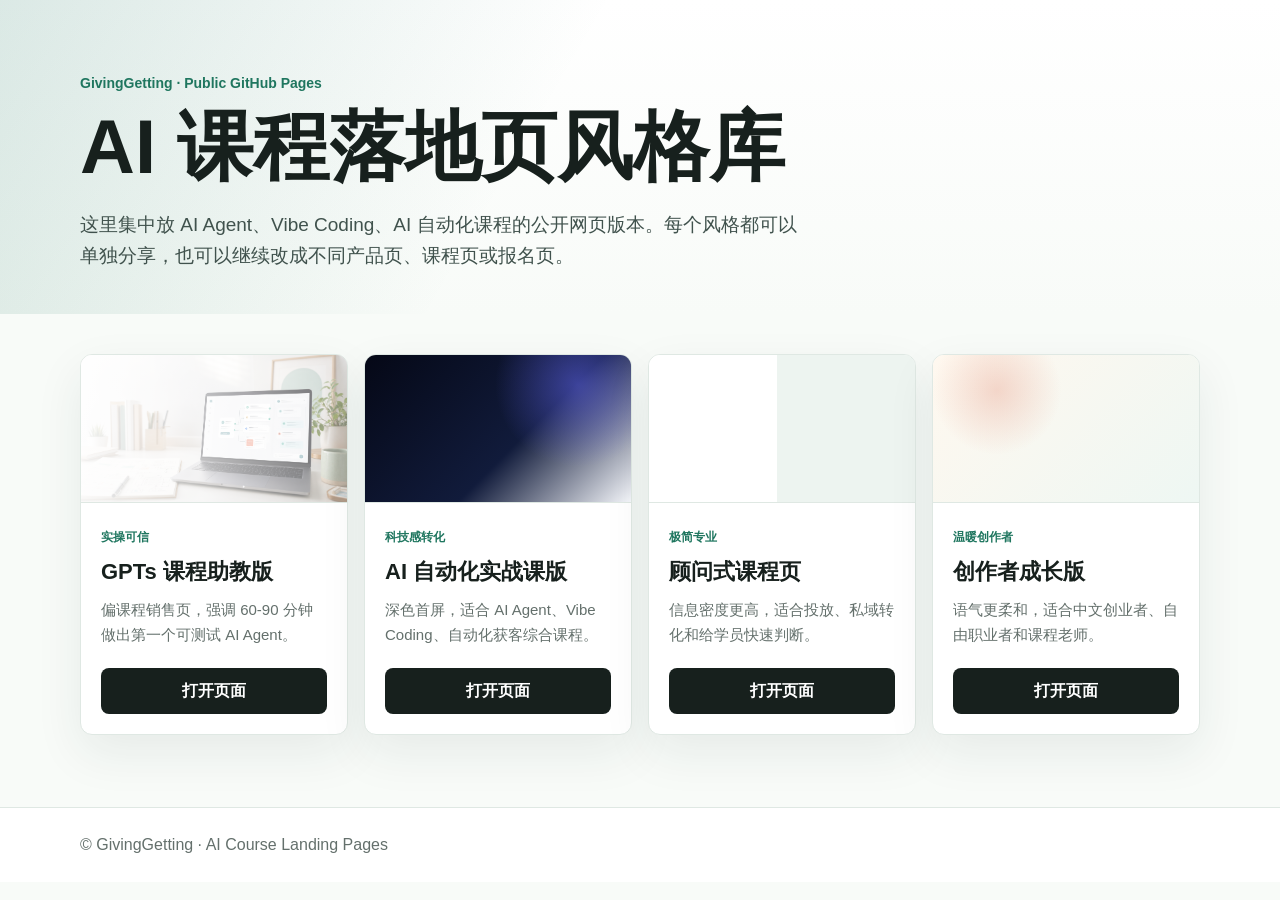
==== index.html @ 13512dbd "Add public landing page style library" ====
<!doctype html>
<html lang="zh-CN">
  <head>
    <meta charset="utf-8" />
    <meta name="viewport" content="width=device-width, initial-scale=1" />
    <title>GivingGetting AI 课程落地页风格库</title>
    <meta
      name="description"
      content="GivingGetting AI Agent、Vibe Coding、AI 自动化课程的公开落地页风格库。"
    />
    <style>
      :root {
        color-scheme: light;
        --ink: #17201d;
        --muted: #64706c;
        --line: #dfe8e3;
        --paper: #f8fbf8;
        --green: #1f765f;
        --coral: #dc7359;
      }

      * {
        box-sizing: border-box;
      }

      body {
        margin: 0;
        font-family: -apple-system, BlinkMacSystemFont, "Segoe UI", "PingFang SC",
          "Microsoft YaHei", Arial, sans-serif;
        background: var(--paper);
        color: var(--ink);
        line-height: 1.65;
      }

      a {
        color: inherit;
        text-decoration: none;
      }

      .hero {
        padding: 72px 20px 42px;
        background:
          linear-gradient(120deg, rgba(31, 118, 95, 0.16), transparent 42%),
          linear-gradient(180deg, #ffffff, var(--paper));
      }

      .wrap {
        width: min(1120px, calc(100% - 32px));
        margin: 0 auto;
      }

      .eyebrow {
        margin: 0 0 12px;
        color: var(--green);
        font-size: 14px;
        font-weight: 800;
      }

      h1 {
        max-width: 840px;
        margin: 0;
        font-size: clamp(38px, 7vw, 76px);
        line-height: 1.05;
        letter-spacing: 0;
      }

      .lead {
        max-width: 720px;
        margin: 22px 0 0;
        color: #40524d;
        font-size: 19px;
      }

      .grid {
        display: grid;
        grid-template-columns: repeat(4, minmax(0, 1fr));
        gap: 16px;
        padding: 40px 0 72px;
      }

      .card {
        min-height: 320px;
        display: flex;
        flex-direction: column;
        justify-content: space-between;
        border: 1px solid var(--line);
        border-radius: 12px;
        background: #fff;
        box-shadow: 0 18px 48px rgba(25, 54, 46, 0.08);
        overflow: hidden;
      }

      .preview {
        height: 148px;
        border-bottom: 1px solid var(--line);
      }

      .practical {
        background:
          linear-gradient(90deg, rgba(255, 255, 255, 0.94), rgba(255, 255, 255, 0.42)),
          url("gpts-practical/assets/ai-agent-course-hero.png") center/cover;
      }

      .dark {
        background:
          radial-gradient(circle at 80% 20%, rgba(99, 102, 241, 0.52), transparent 34%),
          linear-gradient(135deg, #050816, #111b3b 58%, #f5f7fb);
      }

      .minimal {
        background:
          linear-gradient(90deg, #ffffff 0 48%, #edf4f0 48% 100%),
          repeating-linear-gradient(0deg, transparent 0 18px, rgba(31, 118, 95, 0.18) 19px);
      }

      .warm {
        background:
          radial-gradient(circle at 24% 24%, rgba(220, 115, 89, 0.26), transparent 28%),
          linear-gradient(135deg, #fff8ef, #eef7f3);
      }

      .card-body {
        padding: 20px;
      }

      .tag {
        display: inline-flex;
        margin-bottom: 12px;
        color: var(--green);
        font-size: 12px;
        font-weight: 800;
      }

      h2 {
        margin: 0;
        font-size: 22px;
        line-height: 1.22;
      }

      .card p {
        margin: 12px 0 0;
        color: var(--muted);
        font-size: 15px;
      }

      .open {
        margin: 0 20px 20px;
        min-height: 46px;
        display: inline-flex;
        align-items: center;
        justify-content: center;
        border-radius: 8px;
        background: var(--ink);
        color: #fff;
        font-weight: 760;
      }

      footer {
        border-top: 1px solid var(--line);
        padding: 24px 20px;
        color: var(--muted);
        background: #fff;
      }

      @media (max-width: 980px) {
        .grid {
          grid-template-columns: repeat(2, minmax(0, 1fr));
        }
      }

      @media (max-width: 560px) {
        .hero {
          padding-top: 48px;
        }

        .grid {
          grid-template-columns: 1fr;
        }
      }
    </style>
  </head>
  <body>
    <header class="hero">
      <div class="wrap">
        <p class="eyebrow">GivingGetting · Public GitHub Pages</p>
        <h1>AI 课程落地页风格库</h1>
        <p class="lead">
          这里集中放 AI Agent、Vibe Coding、AI 自动化课程的公开网页版本。每个风格都可以单独分享，也可以继续改成不同产品页、课程页或报名页。
        </p>
      </div>
    </header>

    <main class="wrap">
      <section class="grid" aria-label="落地页风格列表">
        <article class="card">
          <div class="preview practical" aria-hidden="true"></div>
          <div class="card-body">
            <span class="tag">实操可信</span>
            <h2>GPTs 课程助教版</h2>
            <p>偏课程销售页，强调 60-90 分钟做出第一个可测试 AI Agent。</p>
          </div>
          <a class="open" href="gpts-practical/">打开页面</a>
        </article>

        <article class="card">
          <div class="preview dark" aria-hidden="true"></div>
          <div class="card-body">
            <span class="tag">科技感转化</span>
            <h2>AI 自动化实战课版</h2>
            <p>深色首屏，适合 AI Agent、Vibe Coding、自动化获客综合课程。</p>
          </div>
          <a class="open" href="automation-dark/">打开页面</a>
        </article>

        <article class="card">
          <div class="preview minimal" aria-hidden="true"></div>
          <div class="card-body">
            <span class="tag">极简专业</span>
            <h2>顾问式课程页</h2>
            <p>信息密度更高，适合投放、私域转化和给学员快速判断。</p>
          </div>
          <a class="open" href="minimal-pro/">打开页面</a>
        </article>

        <article class="card">
          <div class="preview warm" aria-hidden="true"></div>
          <div class="card-body">
            <span class="tag">温暖创作者</span>
            <h2>创作者成长版</h2>
            <p>语气更柔和，适合中文创业者、自由职业者和课程老师。</p>
          </div>
          <a class="open" href="warm-creator/">打开页面</a>
        </article>
      </section>
    </main>

    <footer>
      <div class="wrap">© GivingGetting · AI Course Landing Pages</div>
    </footer>
  </body>
</html>
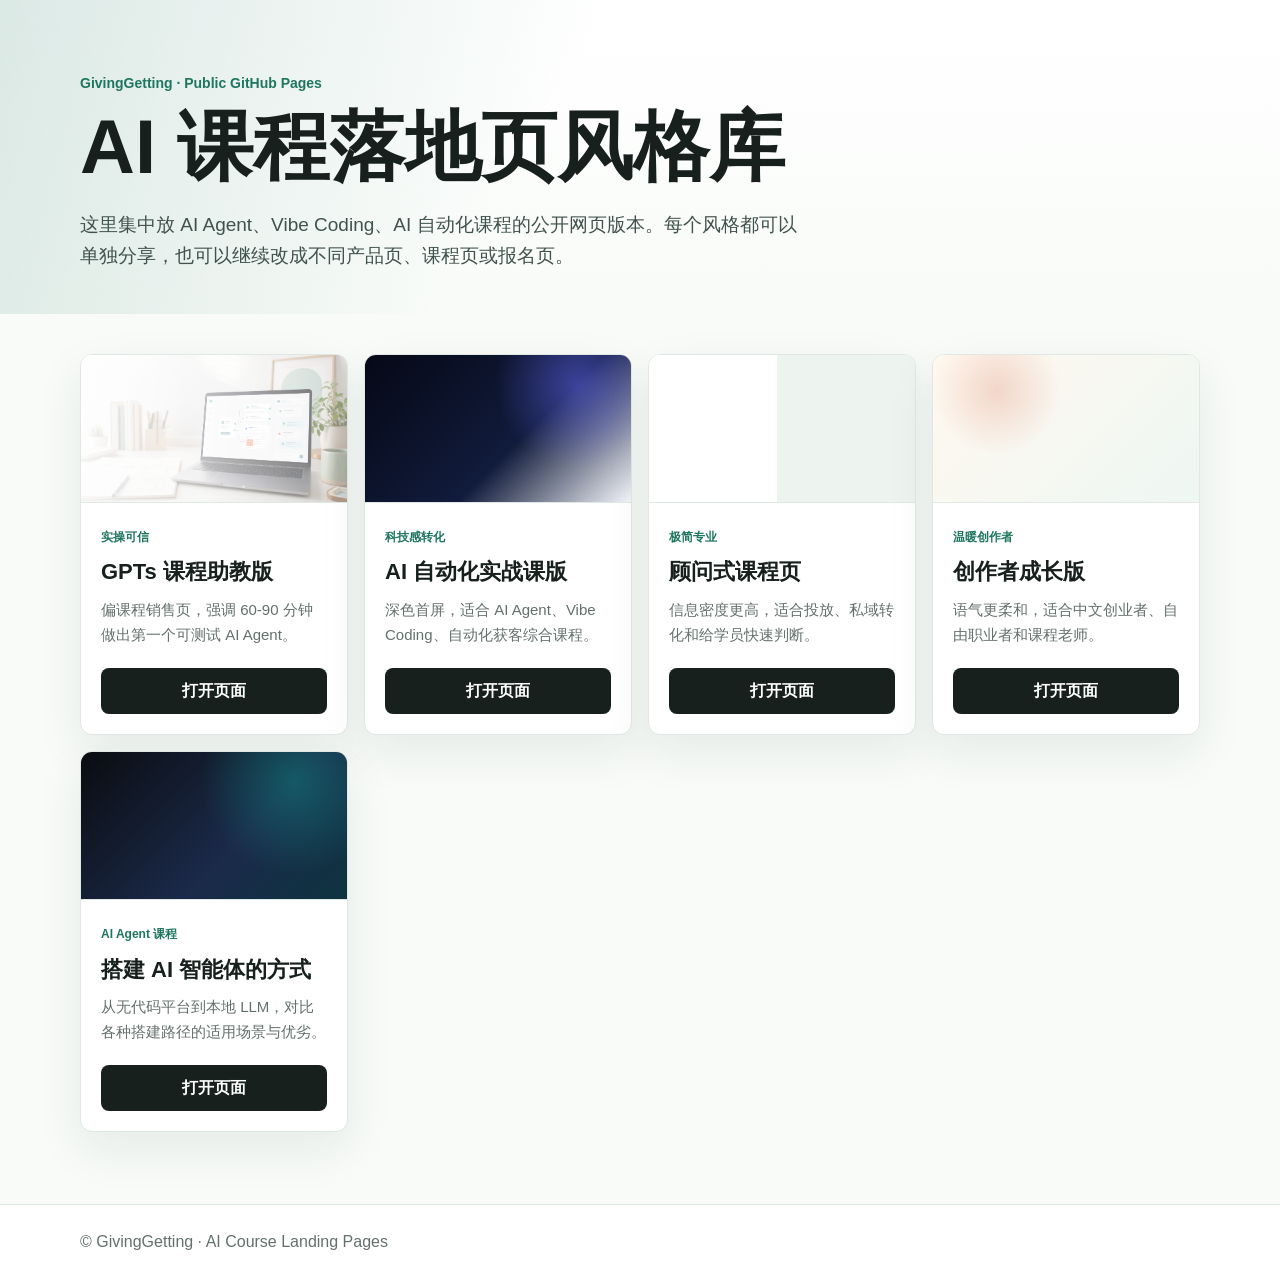
==== commit db826ff6: "Add aiagent-course card to index" ====
--- a/index.html
+++ b/index.html
@@ -113,6 +113,12 @@
           repeating-linear-gradient(0deg, transparent 0 18px, rgba(31, 118, 95, 0.18) 19px);
       }
 
+      .agent {
+        background:
+          radial-gradient(circle at 80% 20%, rgba(13, 148, 136, 0.45), transparent 38%),
+          linear-gradient(135deg, #0A0C10, #1B2A4A 60%, #0D3440);
+      }
+
       .warm {
         background:
           radial-gradient(circle at 24% 24%, rgba(220, 115, 89, 0.26), transparent 28%),
@@ -231,6 +237,16 @@
           </div>
           <a class="open" href="warm-creator/">打开页面</a>
         </article>
+        <article class="card">
+          <div class="preview agent" aria-hidden="true"></div>
+          <div class="card-body">
+            <span class="tag">AI Agent 课程</span>
+            <h2>搭建 AI 智能体的方式</h2>
+            <p>从无代码平台到本地 LLM，对比各种搭建路径的适用场景与优劣。</p>
+          </div>
+          <a class="open" href="aiagent-course/ai-agent-approaches.html">打开页面</a>
+        </article>
+
       </section>
     </main>
 
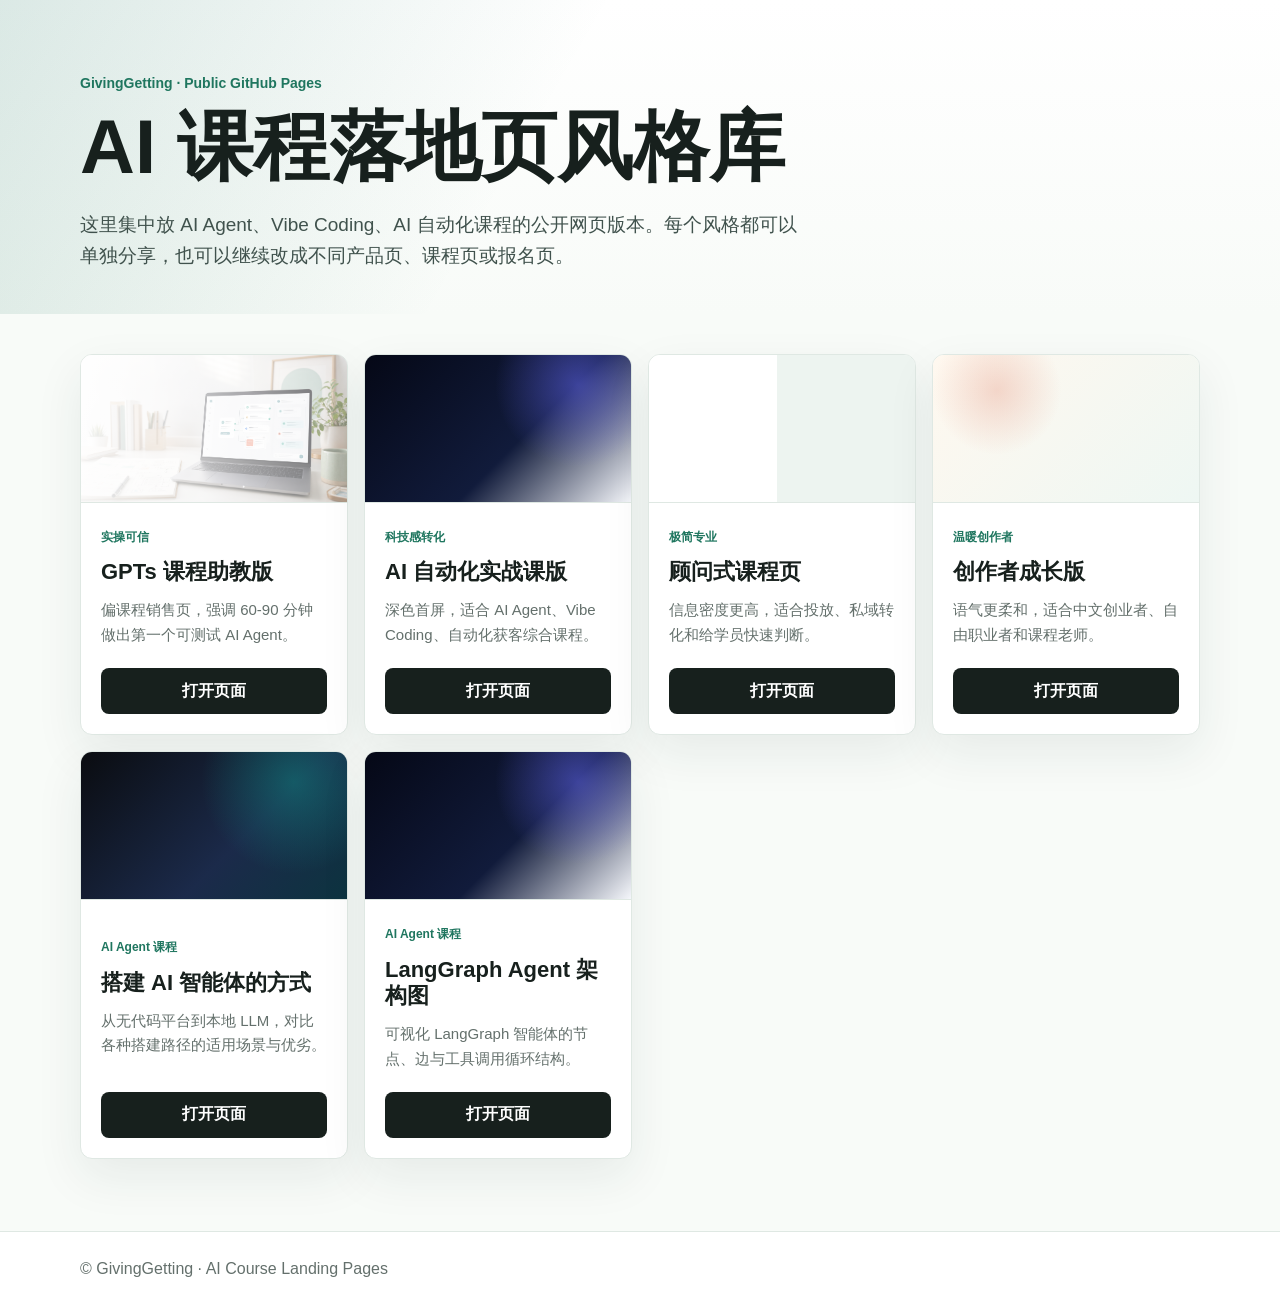
==== commit baa434c0: "Add langgraph-agent-diagram card to index" ====
--- a/index.html
+++ b/index.html
@@ -247,6 +247,16 @@
           <a class="open" href="aiagent-course/ai-agent-approaches.html">打开页面</a>
         </article>
 
+        <article class="card">
+          <div class="preview dark" aria-hidden="true"></div>
+          <div class="card-body">
+            <span class="tag">AI Agent 课程</span>
+            <h2>LangGraph Agent 架构图</h2>
+            <p>可视化 LangGraph 智能体的节点、边与工具调用循环结构。</p>
+          </div>
+          <a class="open" href="aiagent-course/langgraph-agent-diagram.html">打开页面</a>
+        </article>
+
       </section>
     </main>
 
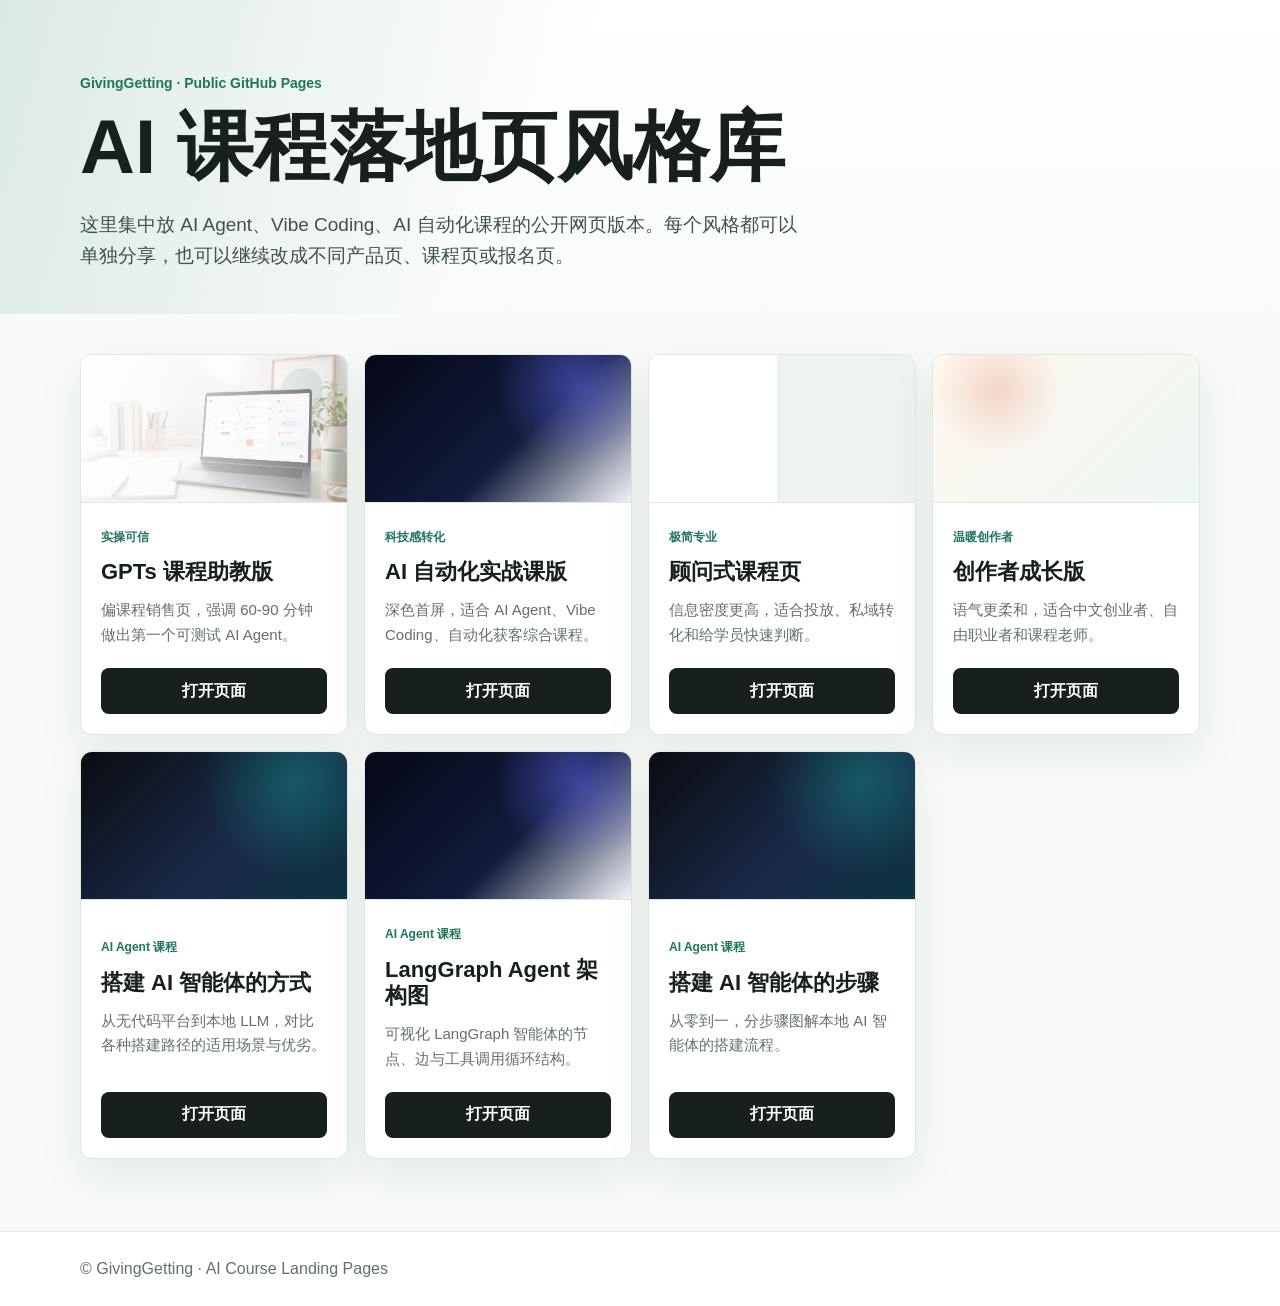
==== commit 0b57f4a4: "Add ai-agent-steps card to index" ====
--- a/index.html
+++ b/index.html
@@ -257,6 +257,16 @@
           <a class="open" href="aiagent-course/langgraph-agent-diagram.html">打开页面</a>
         </article>
 
+        <article class="card">
+          <div class="preview agent" aria-hidden="true"></div>
+          <div class="card-body">
+            <span class="tag">AI Agent 课程</span>
+            <h2>搭建 AI 智能体的步骤</h2>
+            <p>从零到一，分步骤图解本地 AI 智能体的搭建流程。</p>
+          </div>
+          <a class="open" href="aiagent-course/ai-agent-steps.html">打开页面</a>
+        </article>
+
       </section>
     </main>
 
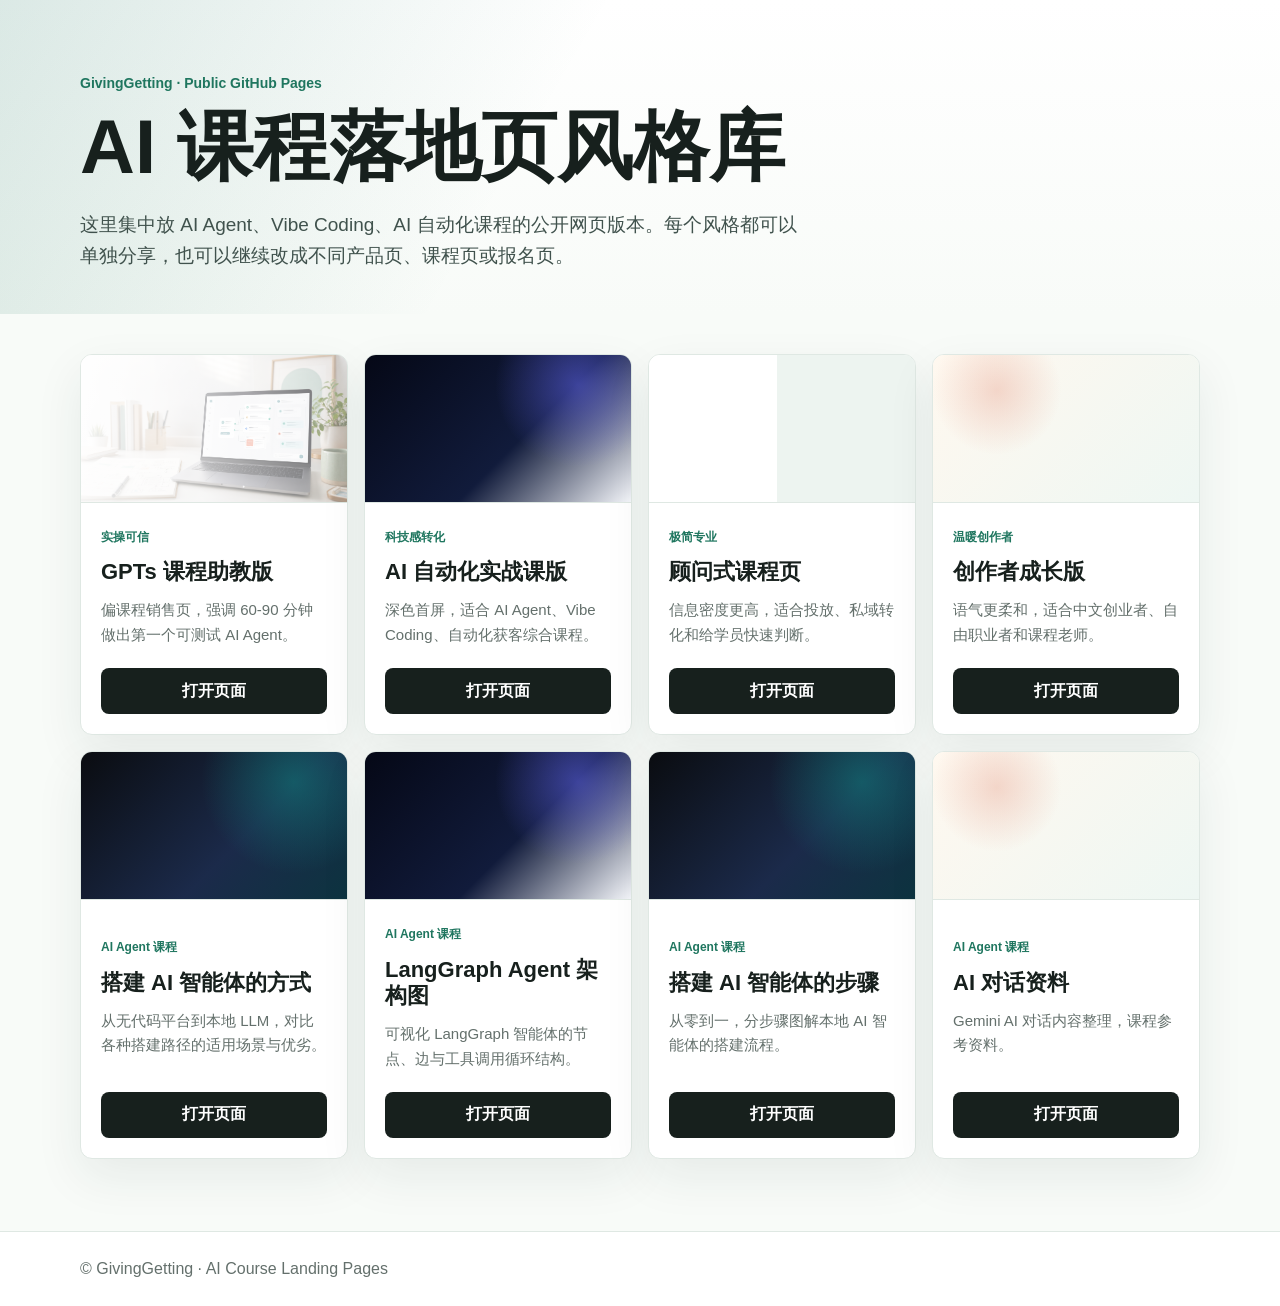
==== commit 4b7abb06: "Add ai.html card to index" ====
--- a/index.html
+++ b/index.html
@@ -267,6 +267,16 @@
           <a class="open" href="aiagent-course/ai-agent-steps.html">打开页面</a>
         </article>
 
+        <article class="card">
+          <div class="preview warm" aria-hidden="true"></div>
+          <div class="card-body">
+            <span class="tag">AI Agent 课程</span>
+            <h2>AI 对话资料</h2>
+            <p>Gemini AI 对话内容整理，课程参考资料。</p>
+          </div>
+          <a class="open" href="aiagent-course/ai.html">打开页面</a>
+        </article>
+
       </section>
     </main>
 
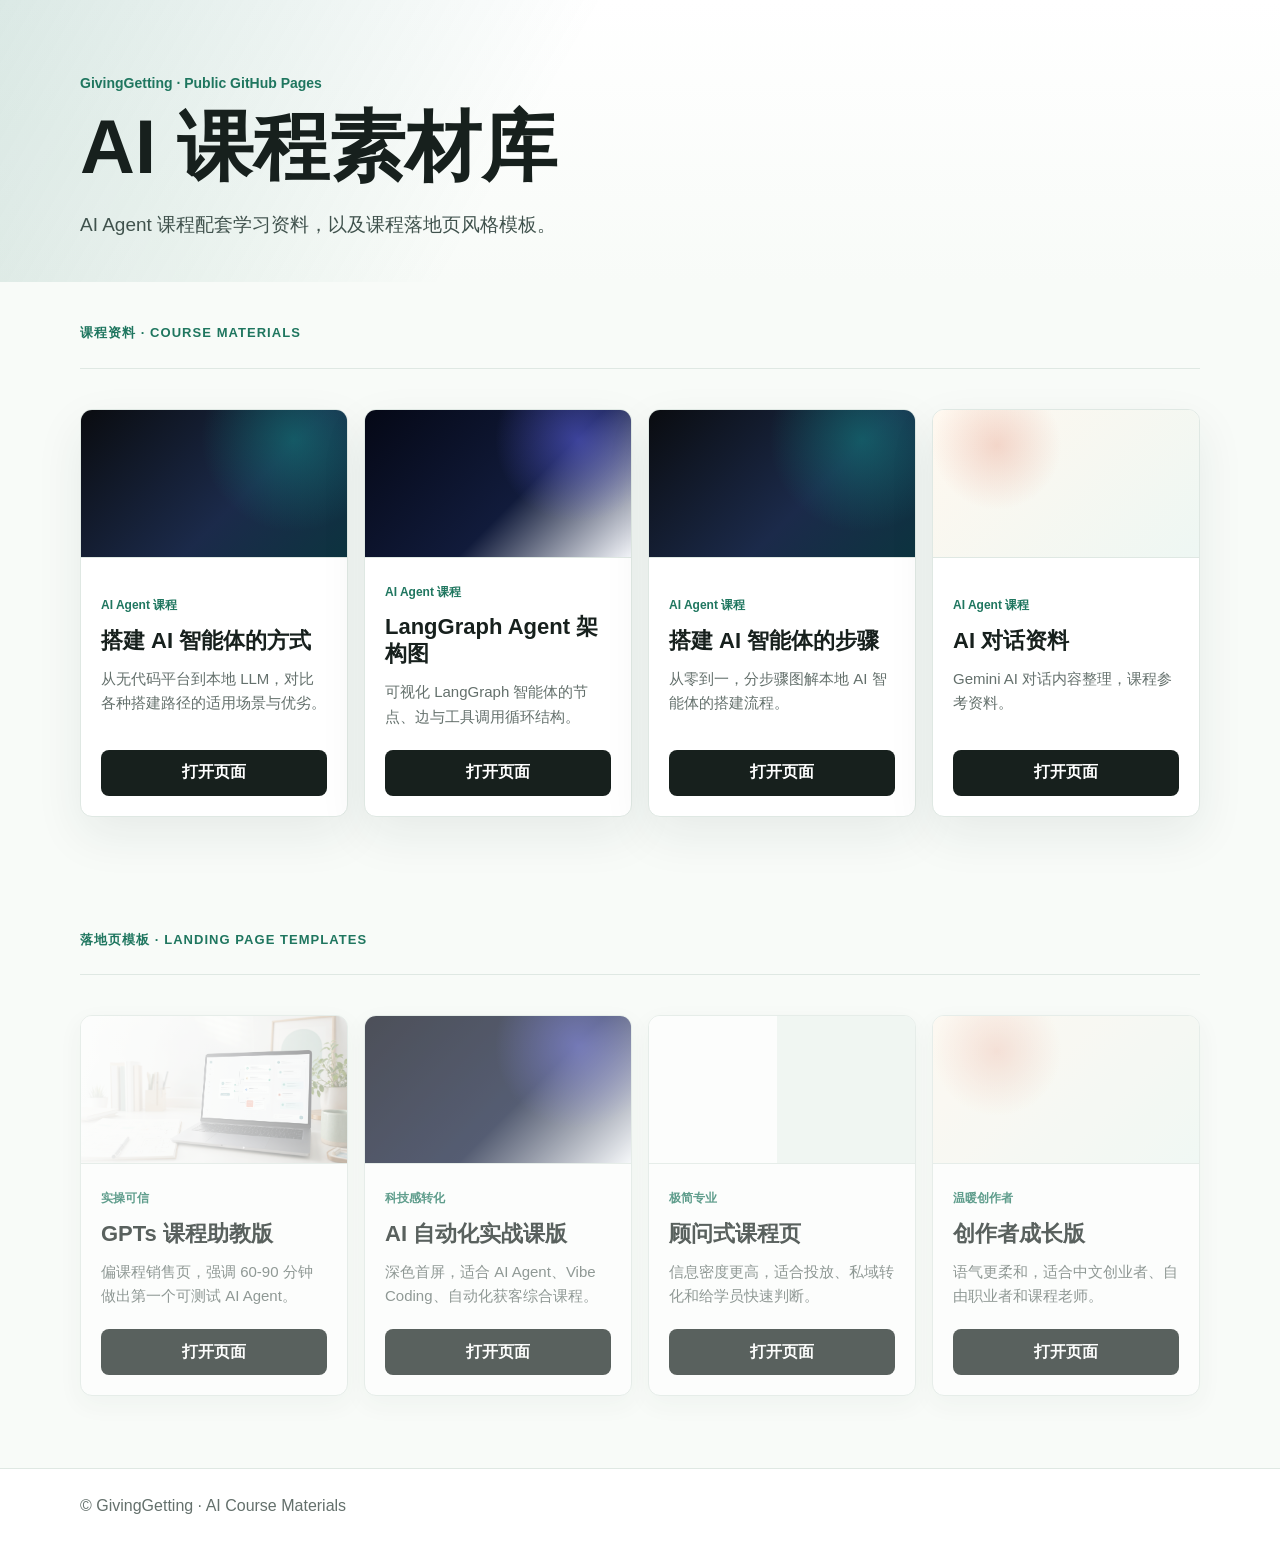
==== commit 2f087701: "Reorganize index: separate course materials and templates" ====
--- a/index.html
+++ b/index.html
@@ -3,11 +3,8 @@
   <head>
     <meta charset="utf-8" />
     <meta name="viewport" content="width=device-width, initial-scale=1" />
-    <title>GivingGetting AI 课程落地页风格库</title>
-    <meta
-      name="description"
-      content="GivingGetting AI Agent、Vibe Coding、AI 自动化课程的公开落地页风格库。"
-    />
+    <title>GivingGetting AI 课程素材库</title>
+    <meta name="description" content="GivingGetting AI Agent 课程公开素材与落地页模板。" />
     <style>
       :root {
         color-scheme: light;
@@ -183,21 +180,86 @@
           grid-template-columns: 1fr;
         }
       }
+    
+      .section-label {
+        padding: 40px 0 16px;
+        font-size: 13px;
+        font-weight: 800;
+        color: var(--green);
+        letter-spacing: 0.08em;
+        text-transform: uppercase;
+      }
+      .section-divider {
+        border: none;
+        border-top: 1px solid var(--line);
+        margin: 8px 0 0;
+      }
+      .template-grid {
+        opacity: 0.7;
+      }
+      .template-grid .card {
+        box-shadow: 0 8px 24px rgba(25,54,46,0.05);
+      }
+
     </style>
   </head>
   <body>
     <header class="hero">
       <div class="wrap">
         <p class="eyebrow">GivingGetting · Public GitHub Pages</p>
-        <h1>AI 课程落地页风格库</h1>
+        <h1>AI 课程素材库</h1>
         <p class="lead">
-          这里集中放 AI Agent、Vibe Coding、AI 自动化课程的公开网页版本。每个风格都可以单独分享，也可以继续改成不同产品页、课程页或报名页。
+          AI Agent 课程配套学习资料，以及课程落地页风格模板。
         </p>
       </div>
     </header>
 
     <main class="wrap">
-      <section class="grid" aria-label="落地页风格列表">
+
+      <div class="section-label">课程资料 · Course Materials</div>
+      <hr class="section-divider">
+      <section class="grid" aria-label="课程资料">
+        <article class="card">
+          <div class="preview agent" aria-hidden="true"></div>
+          <div class="card-body">
+            <span class="tag">AI Agent 课程</span>
+            <h2>搭建 AI 智能体的方式</h2>
+            <p>从无代码平台到本地 LLM，对比各种搭建路径的适用场景与优劣。</p>
+          </div>
+          <a class="open" href="aiagent-course/ai-agent-approaches.html">打开页面</a>
+        </article>
+        <article class="card">
+          <div class="preview dark" aria-hidden="true"></div>
+          <div class="card-body">
+            <span class="tag">AI Agent 课程</span>
+            <h2>LangGraph Agent 架构图</h2>
+            <p>可视化 LangGraph 智能体的节点、边与工具调用循环结构。</p>
+          </div>
+          <a class="open" href="aiagent-course/langgraph-agent-diagram.html">打开页面</a>
+        </article>
+        <article class="card">
+          <div class="preview agent" aria-hidden="true"></div>
+          <div class="card-body">
+            <span class="tag">AI Agent 课程</span>
+            <h2>搭建 AI 智能体的步骤</h2>
+            <p>从零到一，分步骤图解本地 AI 智能体的搭建流程。</p>
+          </div>
+          <a class="open" href="aiagent-course/ai-agent-steps.html">打开页面</a>
+        </article>
+        <article class="card">
+          <div class="preview warm" aria-hidden="true"></div>
+          <div class="card-body">
+            <span class="tag">AI Agent 课程</span>
+            <h2>AI 对话资料</h2>
+            <p>Gemini AI 对话内容整理，课程参考资料。</p>
+          </div>
+          <a class="open" href="aiagent-course/ai.html">打开页面</a>
+        </article>
+      </section>
+
+      <div class="section-label">落地页模板 · Landing Page Templates</div>
+      <hr class="section-divider">
+      <section class="grid template-grid" aria-label="落地页模板">
         <article class="card">
           <div class="preview practical" aria-hidden="true"></div>
           <div class="card-body">
@@ -207,7 +269,6 @@
           </div>
           <a class="open" href="gpts-practical/">打开页面</a>
         </article>
-
         <article class="card">
           <div class="preview dark" aria-hidden="true"></div>
           <div class="card-body">
@@ -217,7 +278,6 @@
           </div>
           <a class="open" href="automation-dark/">打开页面</a>
         </article>
-
         <article class="card">
           <div class="preview minimal" aria-hidden="true"></div>
           <div class="card-body">
@@ -227,7 +287,6 @@
           </div>
           <a class="open" href="minimal-pro/">打开页面</a>
         </article>
-
         <article class="card">
           <div class="preview warm" aria-hidden="true"></div>
           <div class="card-body">
@@ -237,51 +296,12 @@
           </div>
           <a class="open" href="warm-creator/">打开页面</a>
         </article>
-        <article class="card">
-          <div class="preview agent" aria-hidden="true"></div>
-          <div class="card-body">
-            <span class="tag">AI Agent 课程</span>
-            <h2>搭建 AI 智能体的方式</h2>
-            <p>从无代码平台到本地 LLM，对比各种搭建路径的适用场景与优劣。</p>
-          </div>
-          <a class="open" href="aiagent-course/ai-agent-approaches.html">打开页面</a>
-        </article>
-
-        <article class="card">
-          <div class="preview dark" aria-hidden="true"></div>
-          <div class="card-body">
-            <span class="tag">AI Agent 课程</span>
-            <h2>LangGraph Agent 架构图</h2>
-            <p>可视化 LangGraph 智能体的节点、边与工具调用循环结构。</p>
-          </div>
-          <a class="open" href="aiagent-course/langgraph-agent-diagram.html">打开页面</a>
-        </article>
-
-        <article class="card">
-          <div class="preview agent" aria-hidden="true"></div>
-          <div class="card-body">
-            <span class="tag">AI Agent 课程</span>
-            <h2>搭建 AI 智能体的步骤</h2>
-            <p>从零到一，分步骤图解本地 AI 智能体的搭建流程。</p>
-          </div>
-          <a class="open" href="aiagent-course/ai-agent-steps.html">打开页面</a>
-        </article>
-
-        <article class="card">
-          <div class="preview warm" aria-hidden="true"></div>
-          <div class="card-body">
-            <span class="tag">AI Agent 课程</span>
-            <h2>AI 对话资料</h2>
-            <p>Gemini AI 对话内容整理，课程参考资料。</p>
-          </div>
-          <a class="open" href="aiagent-course/ai.html">打开页面</a>
-        </article>
-
       </section>
+
     </main>
 
     <footer>
-      <div class="wrap">© GivingGetting · AI Course Landing Pages</div>
+      <div class="wrap">© GivingGetting · AI Course Materials</div>
     </footer>
   </body>
-</html>
+</html>
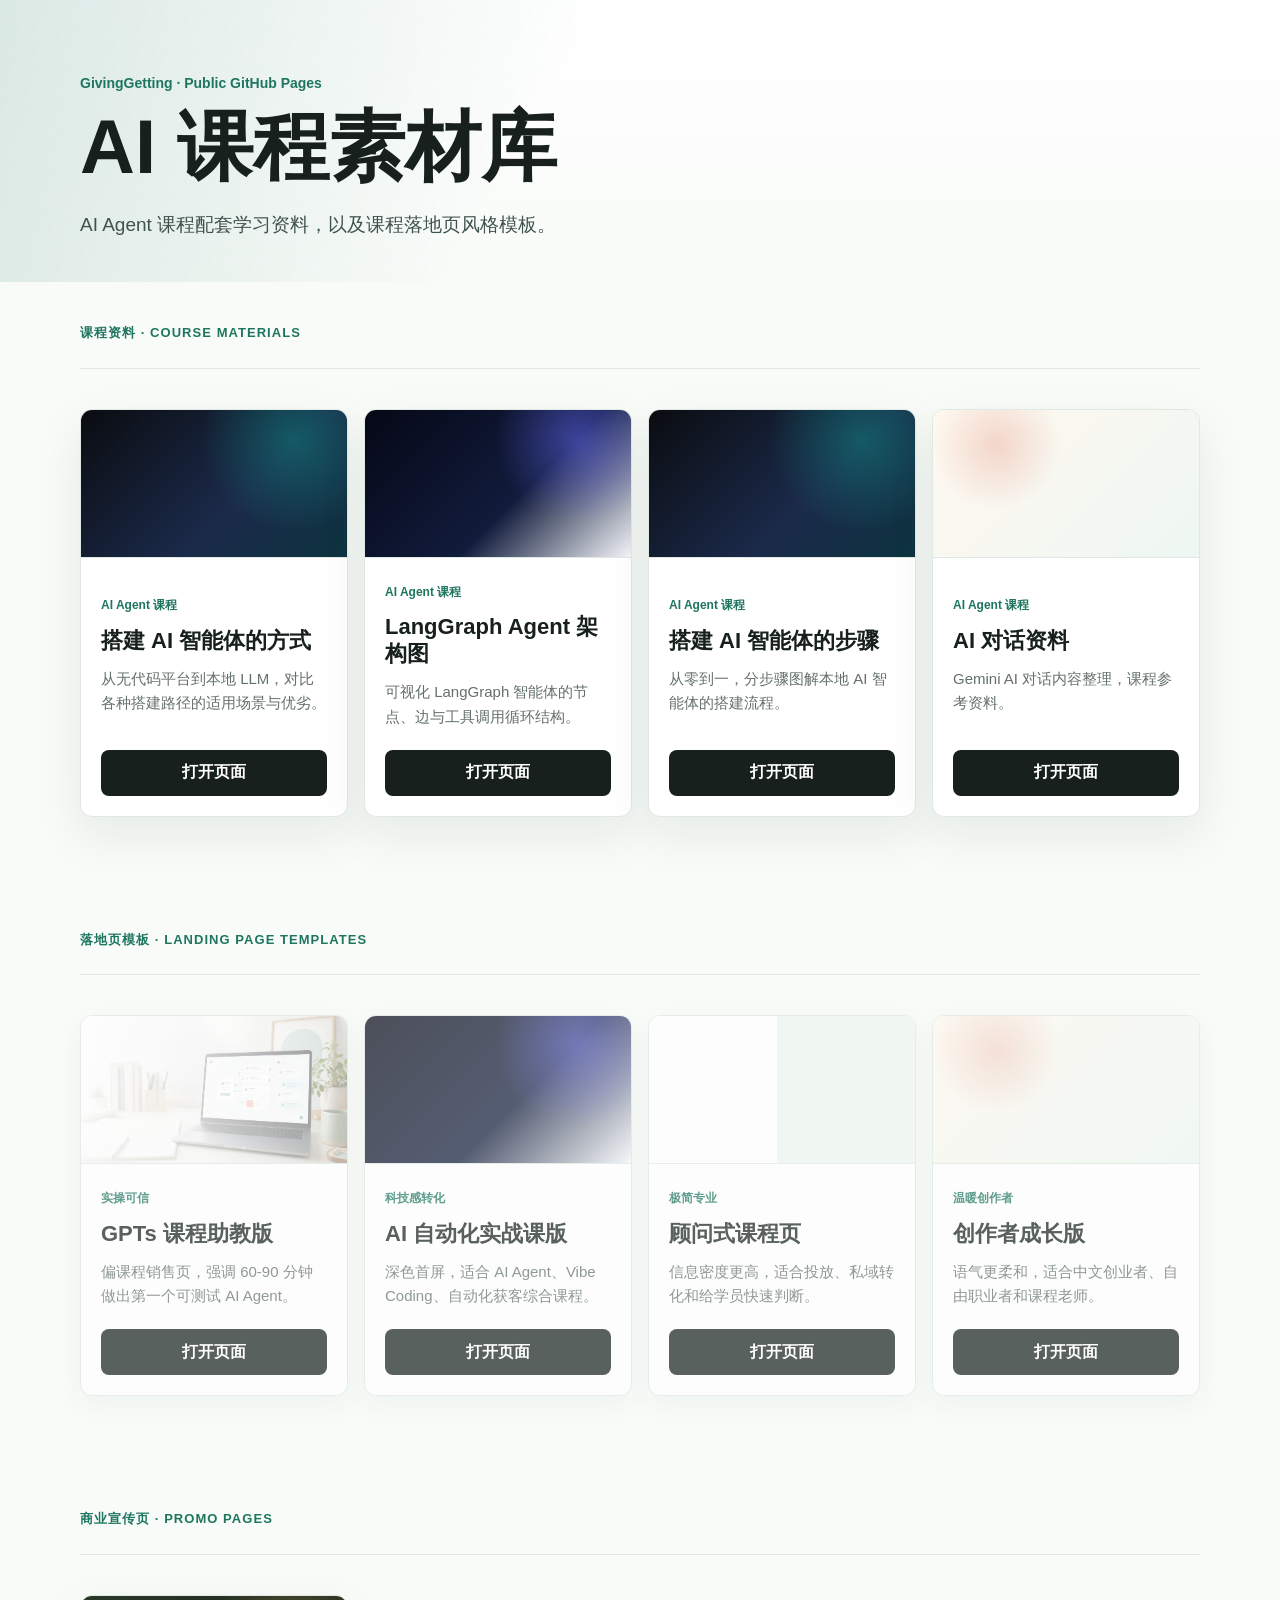
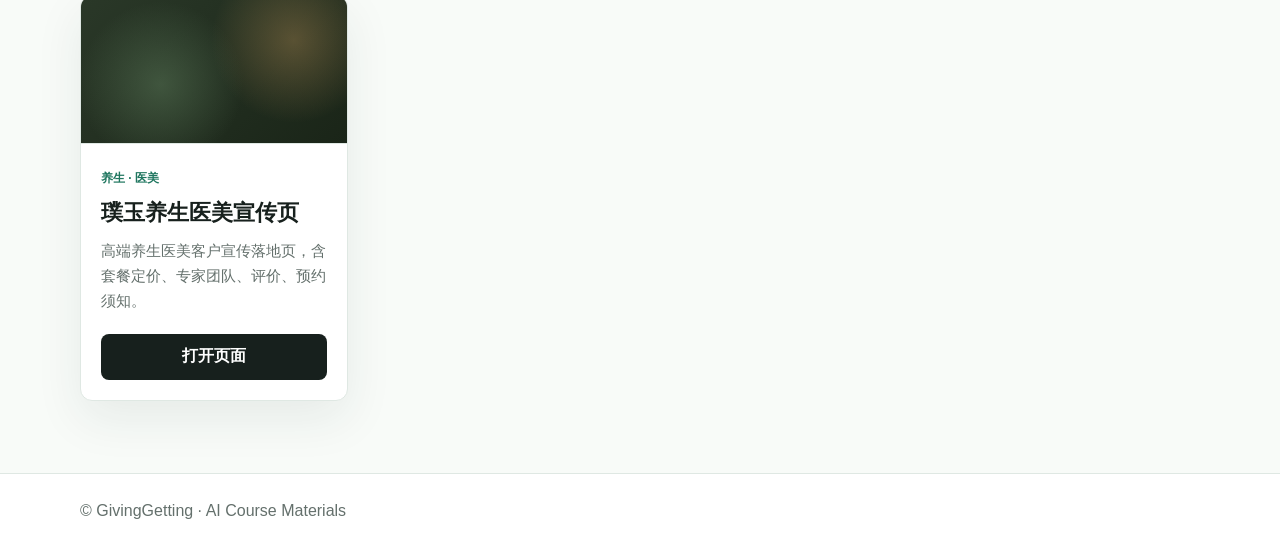
==== commit 67f7a5a6: "Add wellness-promo landing page for medical beauty client outreach Co-Authored-By: Claude Sonnet 4.6" ====
--- a/index.html
+++ b/index.html
@@ -201,6 +201,13 @@
         box-shadow: 0 8px 24px rgba(25,54,46,0.05);
       }
 
+      .wellness {
+        background:
+          radial-gradient(circle at 30% 60%, rgba(92, 122, 90, 0.5), transparent 40%),
+          radial-gradient(circle at 80% 30%, rgba(196, 151, 90, 0.35), transparent 35%),
+          linear-gradient(135deg, #2A3828, #1A2518);
+      }
+
     </style>
   </head>
   <body>
@@ -298,6 +305,20 @@
         </article>
       </section>
 
+      <div class="section-label">商业宣传页 · Promo Pages</div>
+      <hr class="section-divider">
+      <section class="grid" aria-label="商业宣传页">
+        <article class="card">
+          <div class="preview wellness" aria-hidden="true"></div>
+          <div class="card-body">
+            <span class="tag">养生 · 医美</span>
+            <h2>璞玉养生医美宣传页</h2>
+            <p>高端养生医美客户宣传落地页，含套餐定价、专家团队、评价、预约须知。</p>
+          </div>
+          <a class="open" href="wellness-promo/">打开页面</a>
+        </article>
+      </section>
+
     </main>
 
     <footer>
